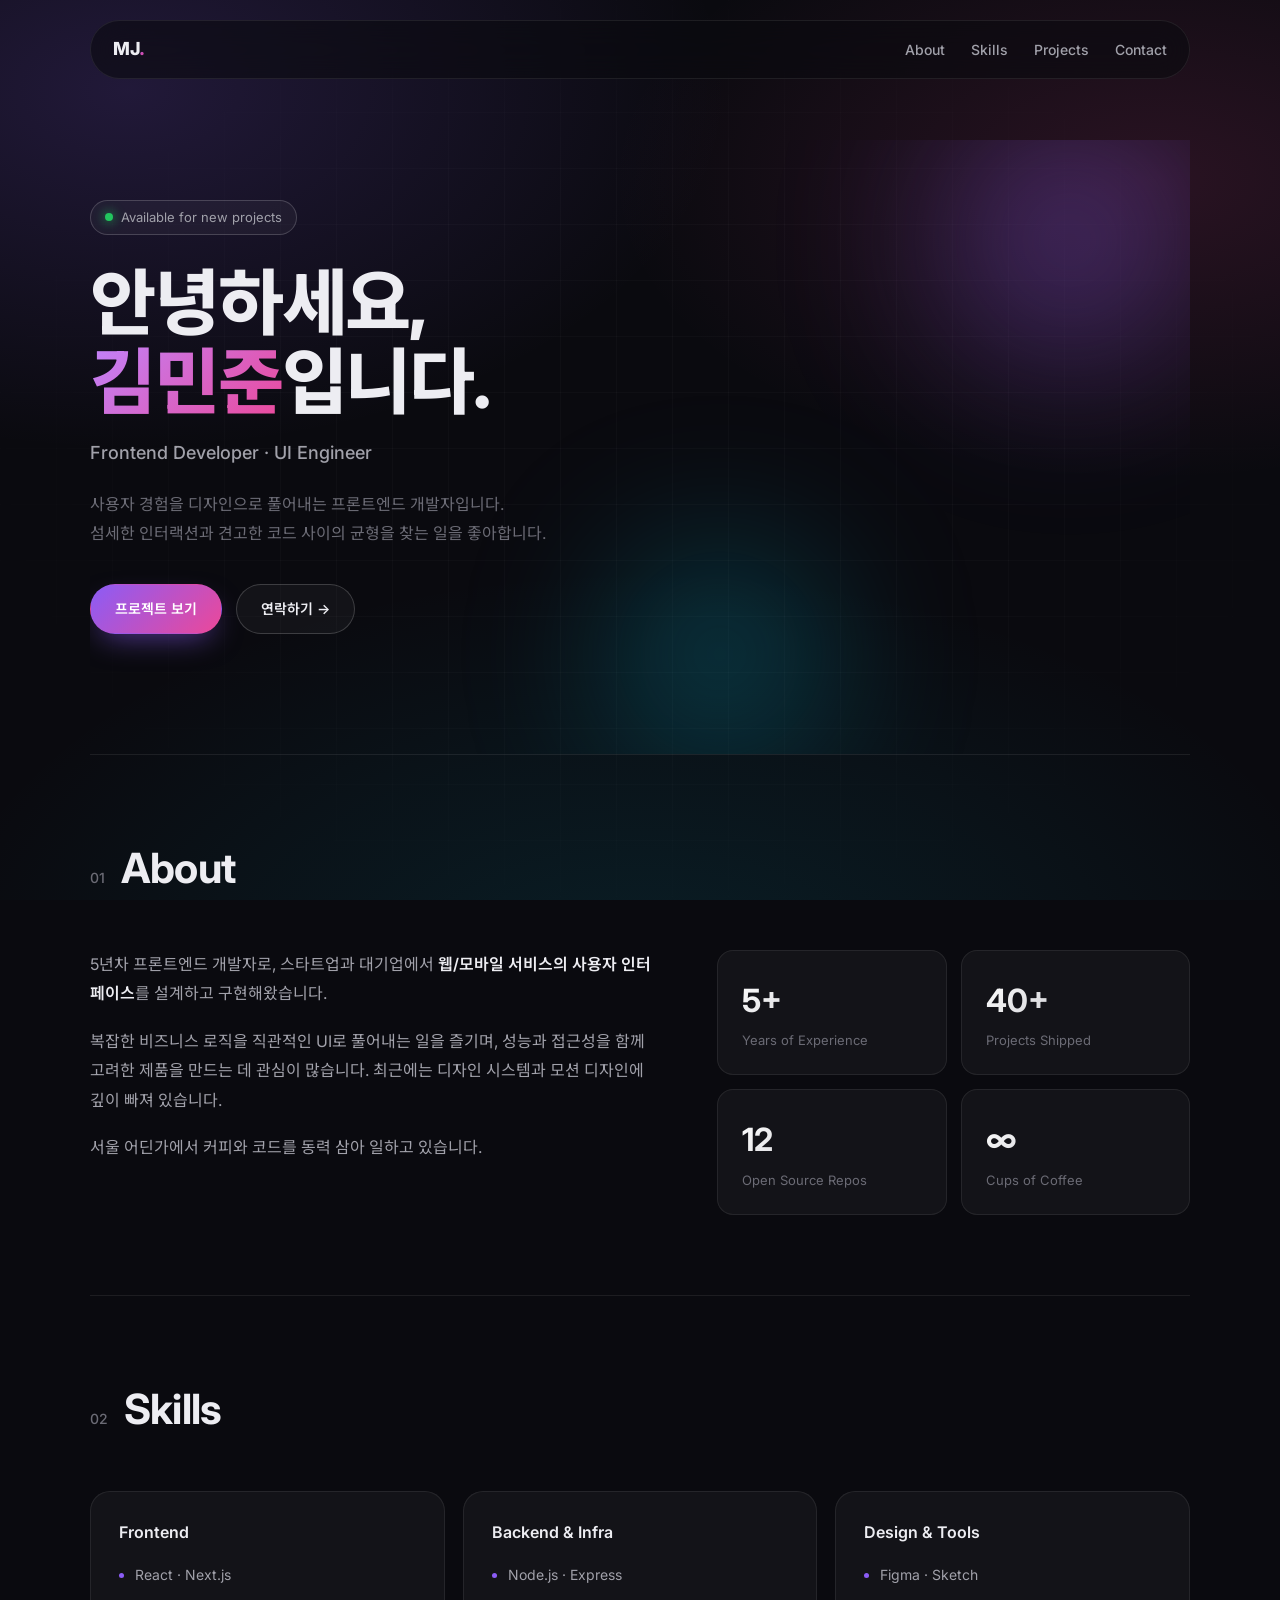
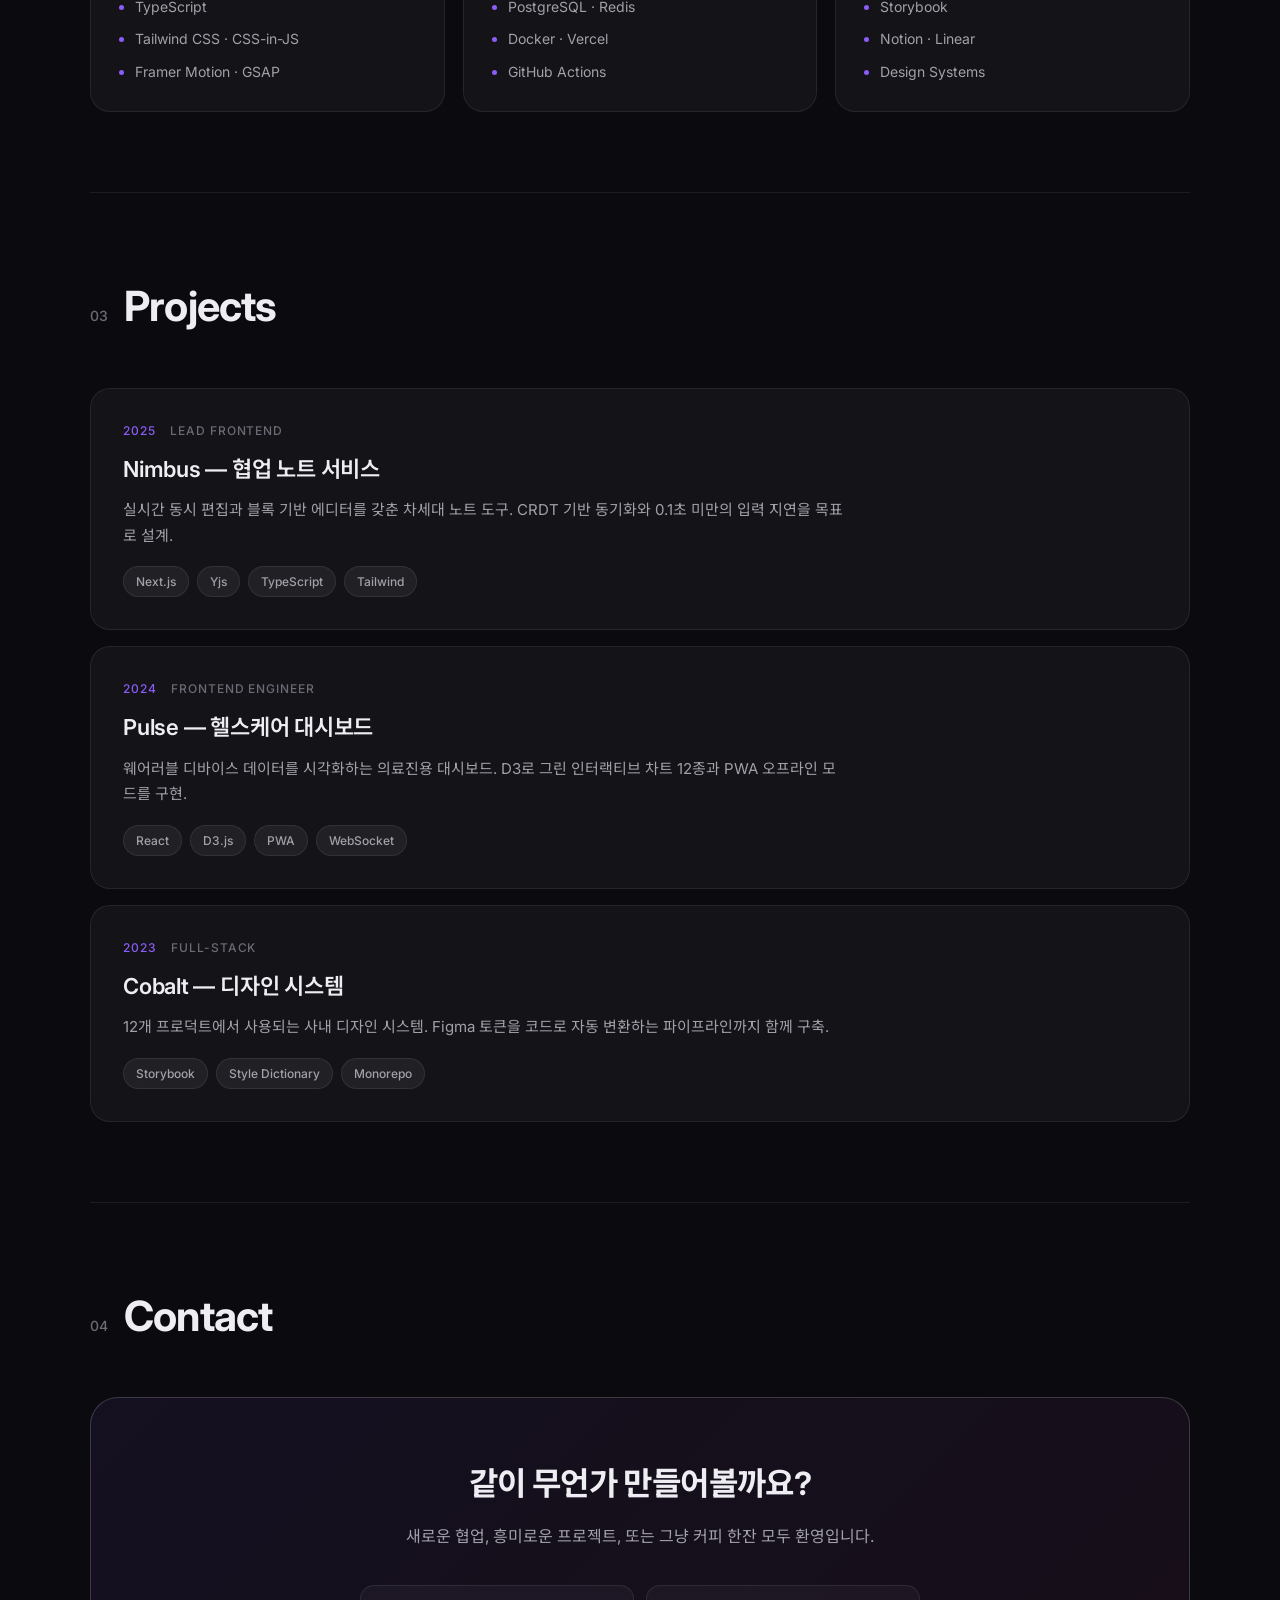
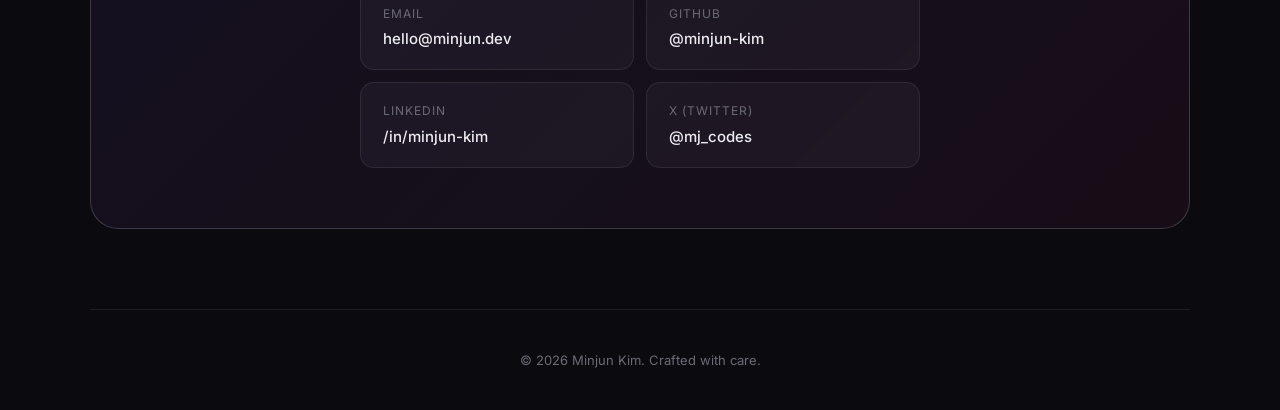
==== index.html @ 57d62c28 "Add index.html, script.js, styles.css Co-Authored-By: Claude Sonnet 4.6 <noreply@anthropic.com>" ====
<!DOCTYPE html>
<html lang="ko">
<head>
  <meta charset="UTF-8" />
  <meta name="viewport" content="width=device-width, initial-scale=1.0" />
  <title>Minjun Kim — Frontend Developer</title>
  <link rel="preconnect" href="https://fonts.googleapis.com">
  <link rel="preconnect" href="https://fonts.gstatic.com" crossorigin>
  <link href="https://fonts.googleapis.com/css2?family=Inter:wght@300;400;500;600;700;800&family=Noto+Sans+KR:wght@300;400;500;700&display=swap" rel="stylesheet">
  <link rel="stylesheet" href="styles.css" />
</head>
<body>
  <div class="bg-gradient"></div>
  <div class="bg-grid"></div>

  <nav class="nav">
    <a href="#home" class="logo">MJ<span>.</span></a>
    <ul class="nav-links">
      <li><a href="#about">About</a></li>
      <li><a href="#skills">Skills</a></li>
      <li><a href="#projects">Projects</a></li>
      <li><a href="#contact">Contact</a></li>
    </ul>
  </nav>

  <main>
    <section id="home" class="hero">
      <div class="hero-inner">
        <p class="hero-badge">
          <span class="dot"></span> Available for new projects
        </p>
        <h1 class="hero-title">
          안녕하세요, <br />
          <span class="gradient-text">김민준</span>입니다.
        </h1>
        <p class="hero-subtitle">
          Frontend Developer · UI Engineer
        </p>
        <p class="hero-desc">
          사용자 경험을 디자인으로 풀어내는 프론트엔드 개발자입니다.<br />
          섬세한 인터랙션과 견고한 코드 사이의 균형을 찾는 일을 좋아합니다.
        </p>
        <div class="hero-actions">
          <a href="#projects" class="btn btn-primary">프로젝트 보기</a>
          <a href="#contact" class="btn btn-ghost">연락하기 →</a>
        </div>
      </div>

      <div class="hero-orb orb-1"></div>
      <div class="hero-orb orb-2"></div>
    </section>

    <section id="about" class="section">
      <div class="section-head">
        <span class="section-num">01</span>
        <h2 class="section-title">About</h2>
      </div>
      <div class="about-grid">
        <div class="about-text">
          <p>
            5년차 프론트엔드 개발자로, 스타트업과 대기업에서
            <strong>웹/모바일 서비스의 사용자 인터페이스</strong>를 설계하고
            구현해왔습니다.
          </p>
          <p>
            복잡한 비즈니스 로직을 직관적인 UI로 풀어내는 일을 즐기며,
            성능과 접근성을 함께 고려한 제품을 만드는 데 관심이 많습니다.
            최근에는 디자인 시스템과 모션 디자인에 깊이 빠져 있습니다.
          </p>
          <p>
            서울 어딘가에서 커피와 코드를 동력 삼아 일하고 있습니다.
          </p>
        </div>
        <div class="about-stats">
          <div class="stat-card">
            <div class="stat-num">5+</div>
            <div class="stat-label">Years of Experience</div>
          </div>
          <div class="stat-card">
            <div class="stat-num">40+</div>
            <div class="stat-label">Projects Shipped</div>
          </div>
          <div class="stat-card">
            <div class="stat-num">12</div>
            <div class="stat-label">Open Source Repos</div>
          </div>
          <div class="stat-card">
            <div class="stat-num">∞</div>
            <div class="stat-label">Cups of Coffee</div>
          </div>
        </div>
      </div>
    </section>

    <section id="skills" class="section">
      <div class="section-head">
        <span class="section-num">02</span>
        <h2 class="section-title">Skills</h2>
      </div>
      <div class="skills-grid">
        <div class="skill-card">
          <h3>Frontend</h3>
          <ul>
            <li>React · Next.js</li>
            <li>TypeScript</li>
            <li>Tailwind CSS · CSS-in-JS</li>
            <li>Framer Motion · GSAP</li>
          </ul>
        </div>
        <div class="skill-card">
          <h3>Backend & Infra</h3>
          <ul>
            <li>Node.js · Express</li>
            <li>PostgreSQL · Redis</li>
            <li>Docker · Vercel</li>
            <li>GitHub Actions</li>
          </ul>
        </div>
        <div class="skill-card">
          <h3>Design & Tools</h3>
          <ul>
            <li>Figma · Sketch</li>
            <li>Storybook</li>
            <li>Notion · Linear</li>
            <li>Design Systems</li>
          </ul>
        </div>
      </div>
    </section>

    <section id="projects" class="section">
      <div class="section-head">
        <span class="section-num">03</span>
        <h2 class="section-title">Projects</h2>
      </div>
      <div class="projects-list">
        <article class="project-card">
          <div class="project-meta">
            <span class="project-year">2025</span>
            <span class="project-role">Lead Frontend</span>
          </div>
          <h3 class="project-title">Nimbus — 협업 노트 서비스</h3>
          <p class="project-desc">
            실시간 동시 편집과 블록 기반 에디터를 갖춘 차세대 노트 도구.
            CRDT 기반 동기화와 0.1초 미만의 입력 지연을 목표로 설계.
          </p>
          <div class="project-tags">
            <span>Next.js</span><span>Yjs</span><span>TypeScript</span><span>Tailwind</span>
          </div>
        </article>

        <article class="project-card">
          <div class="project-meta">
            <span class="project-year">2024</span>
            <span class="project-role">Frontend Engineer</span>
          </div>
          <h3 class="project-title">Pulse — 헬스케어 대시보드</h3>
          <p class="project-desc">
            웨어러블 디바이스 데이터를 시각화하는 의료진용 대시보드.
            D3로 그린 인터랙티브 차트 12종과 PWA 오프라인 모드를 구현.
          </p>
          <div class="project-tags">
            <span>React</span><span>D3.js</span><span>PWA</span><span>WebSocket</span>
          </div>
        </article>

        <article class="project-card">
          <div class="project-meta">
            <span class="project-year">2023</span>
            <span class="project-role">Full-stack</span>
          </div>
          <h3 class="project-title">Cobalt — 디자인 시스템</h3>
          <p class="project-desc">
            12개 프로덕트에서 사용되는 사내 디자인 시스템.
            Figma 토큰을 코드로 자동 변환하는 파이프라인까지 함께 구축.
          </p>
          <div class="project-tags">
            <span>Storybook</span><span>Style Dictionary</span><span>Monorepo</span>
          </div>
        </article>
      </div>
    </section>

    <section id="contact" class="section">
      <div class="section-head">
        <span class="section-num">04</span>
        <h2 class="section-title">Contact</h2>
      </div>
      <div class="contact-box">
        <h3>같이 무언가 만들어볼까요?</h3>
        <p>
          새로운 협업, 흥미로운 프로젝트, 또는 그냥 커피 한잔 모두 환영입니다.
        </p>
        <div class="contact-links">
          <a href="mailto:hello@minjun.dev" class="contact-link">
            <span class="contact-label">Email</span>
            <span class="contact-value">hello@minjun.dev</span>
          </a>
          <a href="#" class="contact-link">
            <span class="contact-label">GitHub</span>
            <span class="contact-value">@minjun-kim</span>
          </a>
          <a href="#" class="contact-link">
            <span class="contact-label">LinkedIn</span>
            <span class="contact-value">/in/minjun-kim</span>
          </a>
          <a href="#" class="contact-link">
            <span class="contact-label">X (Twitter)</span>
            <span class="contact-value">@mj_codes</span>
          </a>
        </div>
      </div>
    </section>
  </main>

  <footer class="footer">
    <p>© 2026 Minjun Kim. Crafted with care.</p>
  </footer>

  <script src="script.js"></script>
</body>
</html>
---- styles.css ----
/* ---------- Reset & Base ---------- */
*,
*::before,
*::after {
  box-sizing: border-box;
  margin: 0;
  padding: 0;
}

:root {
  --bg: #0a0a0f;
  --bg-soft: #11111a;
  --surface: rgba(255, 255, 255, 0.04);
  --surface-strong: rgba(255, 255, 255, 0.08);
  --border: rgba(255, 255, 255, 0.08);
  --border-strong: rgba(255, 255, 255, 0.18);
  --text: #ededf2;
  --text-soft: #a1a1aa;
  --text-mute: #6b6b75;
  --accent: #8b5cf6;
  --accent-2: #ec4899;
  --accent-3: #06b6d4;
  --max-width: 1100px;
}

html {
  scroll-behavior: smooth;
}

body {
  background: var(--bg);
  color: var(--text);
  font-family: "Inter", "Noto Sans KR", system-ui, -apple-system, sans-serif;
  font-weight: 400;
  line-height: 1.6;
  overflow-x: hidden;
  min-height: 100vh;
  position: relative;
}

a {
  color: inherit;
  text-decoration: none;
}

ul {
  list-style: none;
}

img {
  max-width: 100%;
  display: block;
}

/* ---------- Background Layers ---------- */
.bg-gradient {
  position: fixed;
  inset: 0;
  z-index: -2;
  background:
    radial-gradient(1000px 600px at 10% 10%, rgba(139, 92, 246, 0.18), transparent 60%),
    radial-gradient(900px 500px at 90% 20%, rgba(236, 72, 153, 0.14), transparent 60%),
    radial-gradient(1200px 700px at 50% 110%, rgba(6, 182, 212, 0.12), transparent 60%),
    var(--bg);
}

.bg-grid {
  position: fixed;
  inset: 0;
  z-index: -1;
  background-image:
    linear-gradient(rgba(255, 255, 255, 0.025) 1px, transparent 1px),
    linear-gradient(90deg, rgba(255, 255, 255, 0.025) 1px, transparent 1px);
  background-size: 56px 56px;
  mask-image: radial-gradient(ellipse at center, black 40%, transparent 80%);
  pointer-events: none;
}

/* ---------- Navigation ---------- */
.nav {
  position: fixed;
  top: 20px;
  left: 50%;
  transform: translateX(-50%);
  width: min(94%, var(--max-width));
  display: flex;
  align-items: center;
  justify-content: space-between;
  padding: 14px 22px;
  background: rgba(10, 10, 15, 0.6);
  backdrop-filter: blur(16px);
  -webkit-backdrop-filter: blur(16px);
  border: 1px solid var(--border);
  border-radius: 999px;
  z-index: 100;
}

.logo {
  font-weight: 800;
  font-size: 18px;
  letter-spacing: -0.02em;
}
.logo span {
  background: linear-gradient(135deg, var(--accent), var(--accent-2));
  -webkit-background-clip: text;
  background-clip: text;
  color: transparent;
}

.nav-links {
  display: flex;
  gap: 26px;
}

.nav-links a {
  color: var(--text-soft);
  font-size: 14px;
  font-weight: 500;
  transition: color 0.2s ease;
}

.nav-links a:hover {
  color: var(--text);
}

/* ---------- Hero ---------- */
main {
  width: min(94%, var(--max-width));
  margin: 0 auto;
  padding-top: 140px;
}

.hero {
  position: relative;
  padding: 60px 0 120px;
  overflow: hidden;
}

.hero-inner {
  max-width: 760px;
  position: relative;
  z-index: 2;
}

.hero-badge {
  display: inline-flex;
  align-items: center;
  gap: 8px;
  padding: 6px 14px;
  border: 1px solid var(--border-strong);
  border-radius: 999px;
  background: var(--surface);
  font-size: 13px;
  color: var(--text-soft);
  margin-bottom: 28px;
}

.dot {
  width: 8px;
  height: 8px;
  border-radius: 50%;
  background: #22c55e;
  box-shadow: 0 0 12px #22c55e;
  animation: pulse 1.8s ease-in-out infinite;
}

@keyframes pulse {
  0%, 100% { opacity: 1; }
  50% { opacity: 0.4; }
}

.hero-title {
  font-size: clamp(2.5rem, 6vw, 4.5rem);
  font-weight: 800;
  line-height: 1.1;
  letter-spacing: -0.03em;
  margin-bottom: 18px;
}

.gradient-text {
  background: linear-gradient(135deg, #c084fc, #ec4899 50%, #06b6d4);
  background-size: 200% 200%;
  -webkit-background-clip: text;
  background-clip: text;
  color: transparent;
  animation: shimmer 6s ease-in-out infinite;
}

@keyframes shimmer {
  0%, 100% { background-position: 0% 50%; }
  50% { background-position: 100% 50%; }
}

.hero-subtitle {
  font-size: 18px;
  color: var(--text-soft);
  font-weight: 500;
  margin-bottom: 22px;
}

.hero-desc {
  font-size: 16px;
  color: var(--text-mute);
  line-height: 1.8;
  margin-bottom: 36px;
}

.hero-actions {
  display: flex;
  gap: 14px;
  flex-wrap: wrap;
}

.btn {
  display: inline-flex;
  align-items: center;
  justify-content: center;
  padding: 13px 24px;
  border-radius: 999px;
  font-size: 14px;
  font-weight: 600;
  transition: all 0.25s ease;
  cursor: pointer;
  border: 1px solid transparent;
}

.btn-primary {
  background: linear-gradient(135deg, var(--accent), var(--accent-2));
  color: white;
  box-shadow: 0 12px 30px -10px rgba(139, 92, 246, 0.6);
}

.btn-primary:hover {
  transform: translateY(-2px);
  box-shadow: 0 18px 40px -10px rgba(139, 92, 246, 0.8);
}

.btn-ghost {
  background: var(--surface);
  border-color: var(--border-strong);
  color: var(--text);
}

.btn-ghost:hover {
  background: var(--surface-strong);
  border-color: var(--text-mute);
}

.hero-orb {
  position: absolute;
  border-radius: 50%;
  filter: blur(80px);
  z-index: 1;
  opacity: 0.5;
}

.orb-1 {
  width: 360px;
  height: 360px;
  background: radial-gradient(circle, var(--accent), transparent 70%);
  top: -80px;
  right: -60px;
  animation: float 12s ease-in-out infinite;
}

.orb-2 {
  width: 280px;
  height: 280px;
  background: radial-gradient(circle, var(--accent-3), transparent 70%);
  bottom: -40px;
  right: 30%;
  animation: float 14s ease-in-out infinite reverse;
}

@keyframes float {
  0%, 100% { transform: translate(0, 0); }
  50% { transform: translate(-30px, 30px); }
}

/* ---------- Sections ---------- */
.section {
  padding: 80px 0;
  border-top: 1px solid var(--border);
}

.section-head {
  display: flex;
  align-items: baseline;
  gap: 16px;
  margin-bottom: 48px;
}

.section-num {
  color: var(--text-mute);
  font-family: "Inter", monospace;
  font-size: 14px;
  font-weight: 500;
}

.section-title {
  font-size: clamp(1.8rem, 4vw, 2.6rem);
  font-weight: 700;
  letter-spacing: -0.02em;
}

/* ---------- About ---------- */
.about-grid {
  display: grid;
  grid-template-columns: 1.2fr 1fr;
  gap: 60px;
  align-items: start;
}

.about-text p {
  color: var(--text-soft);
  font-size: 16px;
  line-height: 1.85;
  margin-bottom: 18px;
}

.about-text strong {
  color: var(--text);
  font-weight: 600;
}

.about-stats {
  display: grid;
  grid-template-columns: 1fr 1fr;
  gap: 14px;
}

.stat-card {
  padding: 24px;
  background: var(--surface);
  border: 1px solid var(--border);
  border-radius: 16px;
  transition: all 0.25s ease;
}

.stat-card:hover {
  background: var(--surface-strong);
  border-color: var(--border-strong);
  transform: translateY(-4px);
}

.stat-num {
  font-size: 32px;
  font-weight: 700;
  background: linear-gradient(135deg, #fff, #a1a1aa);
  -webkit-background-clip: text;
  background-clip: text;
  color: transparent;
  margin-bottom: 4px;
}

.stat-label {
  font-size: 13px;
  color: var(--text-mute);
}

/* ---------- Skills ---------- */
.skills-grid {
  display: grid;
  grid-template-columns: repeat(3, 1fr);
  gap: 18px;
}

.skill-card {
  padding: 28px;
  background: var(--surface);
  border: 1px solid var(--border);
  border-radius: 20px;
  transition: all 0.3s ease;
  position: relative;
  overflow: hidden;
}

.skill-card::before {
  content: "";
  position: absolute;
  inset: 0;
  background: linear-gradient(135deg, rgba(139, 92, 246, 0.1), transparent);
  opacity: 0;
  transition: opacity 0.3s ease;
}

.skill-card:hover {
  border-color: var(--border-strong);
  transform: translateY(-4px);
}

.skill-card:hover::before {
  opacity: 1;
}

.skill-card h3 {
  font-size: 16px;
  font-weight: 600;
  margin-bottom: 18px;
  color: var(--text);
  position: relative;
}

.skill-card ul {
  display: flex;
  flex-direction: column;
  gap: 10px;
  position: relative;
}

.skill-card li {
  color: var(--text-soft);
  font-size: 14px;
  padding-left: 16px;
  position: relative;
}

.skill-card li::before {
  content: "";
  position: absolute;
  left: 0;
  top: 9px;
  width: 5px;
  height: 5px;
  border-radius: 50%;
  background: var(--accent);
}

/* ---------- Projects ---------- */
.projects-list {
  display: flex;
  flex-direction: column;
  gap: 16px;
}

.project-card {
  padding: 32px;
  background: var(--surface);
  border: 1px solid var(--border);
  border-radius: 20px;
  transition: all 0.3s ease;
  cursor: pointer;
  position: relative;
  overflow: hidden;
}

.project-card:hover {
  border-color: var(--border-strong);
  background: var(--surface-strong);
  transform: translateX(8px);
}

.project-meta {
  display: flex;
  gap: 14px;
  margin-bottom: 12px;
  font-size: 12px;
  font-weight: 500;
  color: var(--text-mute);
  text-transform: uppercase;
  letter-spacing: 0.08em;
}

.project-year {
  color: var(--accent);
}

.project-title {
  font-size: 22px;
  font-weight: 600;
  margin-bottom: 10px;
  letter-spacing: -0.01em;
}

.project-desc {
  color: var(--text-soft);
  font-size: 15px;
  line-height: 1.7;
  margin-bottom: 18px;
  max-width: 720px;
}

.project-tags {
  display: flex;
  flex-wrap: wrap;
  gap: 8px;
}

.project-tags span {
  padding: 5px 12px;
  font-size: 12px;
  font-weight: 500;
  color: var(--text-soft);
  background: rgba(255, 255, 255, 0.06);
  border: 1px solid var(--border);
  border-radius: 999px;
}

/* ---------- Contact ---------- */
.contact-box {
  padding: 60px;
  background: linear-gradient(
    135deg,
    rgba(139, 92, 246, 0.08),
    rgba(236, 72, 153, 0.06)
  );
  border: 1px solid var(--border-strong);
  border-radius: 28px;
  text-align: center;
}

.contact-box h3 {
  font-size: clamp(1.5rem, 3vw, 2rem);
  font-weight: 700;
  margin-bottom: 14px;
  letter-spacing: -0.02em;
}

.contact-box > p {
  color: var(--text-soft);
  margin-bottom: 36px;
}

.contact-links {
  display: grid;
  grid-template-columns: repeat(2, 1fr);
  gap: 12px;
  max-width: 560px;
  margin: 0 auto;
}

.contact-link {
  display: flex;
  flex-direction: column;
  align-items: flex-start;
  padding: 18px 22px;
  background: var(--surface);
  border: 1px solid var(--border);
  border-radius: 14px;
  transition: all 0.25s ease;
  text-align: left;
}

.contact-link:hover {
  background: var(--surface-strong);
  border-color: var(--accent);
  transform: translateY(-2px);
}

.contact-label {
  font-size: 12px;
  color: var(--text-mute);
  text-transform: uppercase;
  letter-spacing: 0.08em;
  margin-bottom: 4px;
}

.contact-value {
  font-size: 15px;
  font-weight: 500;
  color: var(--text);
}

/* ---------- Footer ---------- */
.footer {
  width: min(94%, var(--max-width));
  margin: 0 auto;
  padding: 40px 0;
  border-top: 1px solid var(--border);
  text-align: center;
  color: var(--text-mute);
  font-size: 13px;
}

/* ---------- Reveal Animation ---------- */
.reveal {
  opacity: 0;
  transform: translateY(24px);
  transition: opacity 0.7s ease, transform 0.7s ease;
}

.reveal.in {
  opacity: 1;
  transform: translateY(0);
}

/* ---------- Responsive ---------- */
@media (max-width: 768px) {
  .nav {
    padding: 12px 18px;
  }
  .nav-links {
    gap: 16px;
  }
  .nav-links a {
    font-size: 13px;
  }
  main {
    padding-top: 110px;
  }
  .hero {
    padding: 30px 0 80px;
  }
  .about-grid {
    grid-template-columns: 1fr;
    gap: 32px;
  }
  .skills-grid {
    grid-template-columns: 1fr;
  }
  .contact-links {
    grid-template-columns: 1fr;
  }
  .contact-box {
    padding: 36px 24px;
  }
  .project-card {
    padding: 24px;
  }
  .project-card:hover {
    transform: none;
  }
}

@media (max-width: 480px) {
  .nav-links {
    display: none;
  }
}
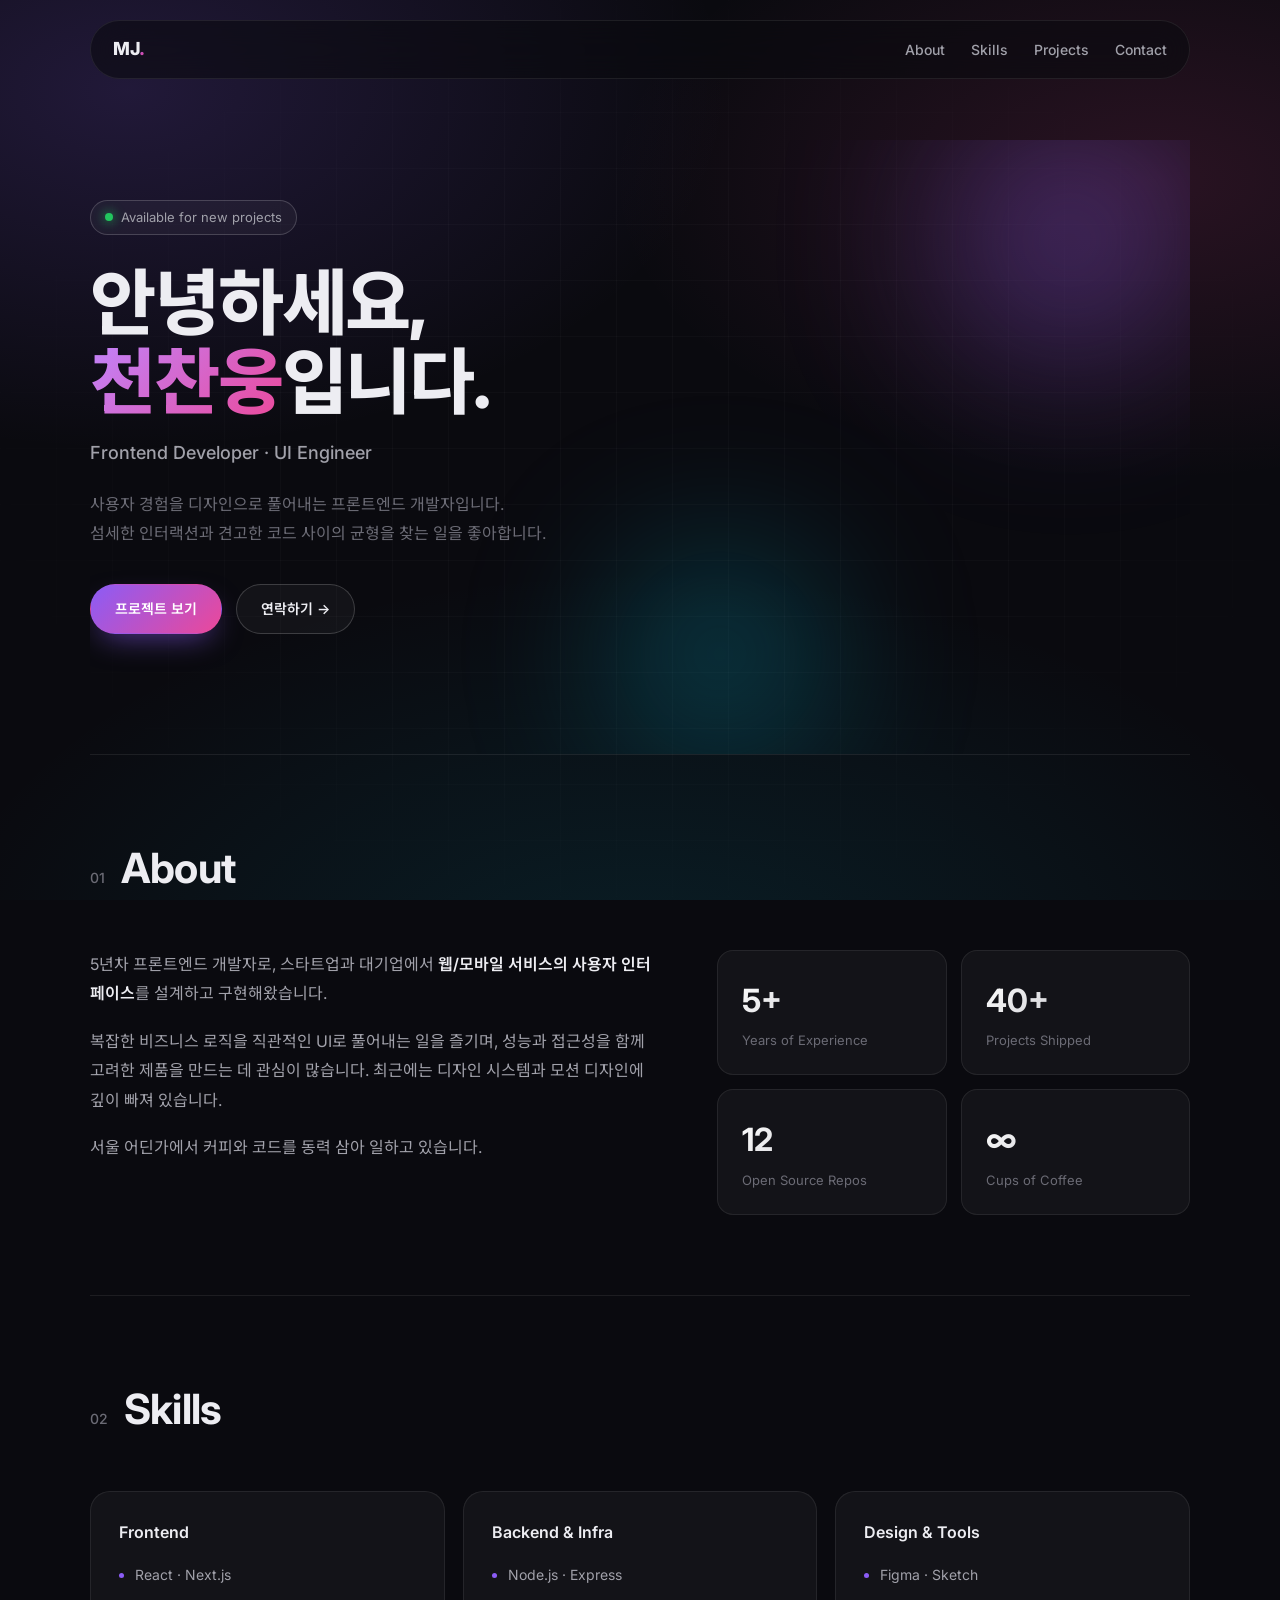
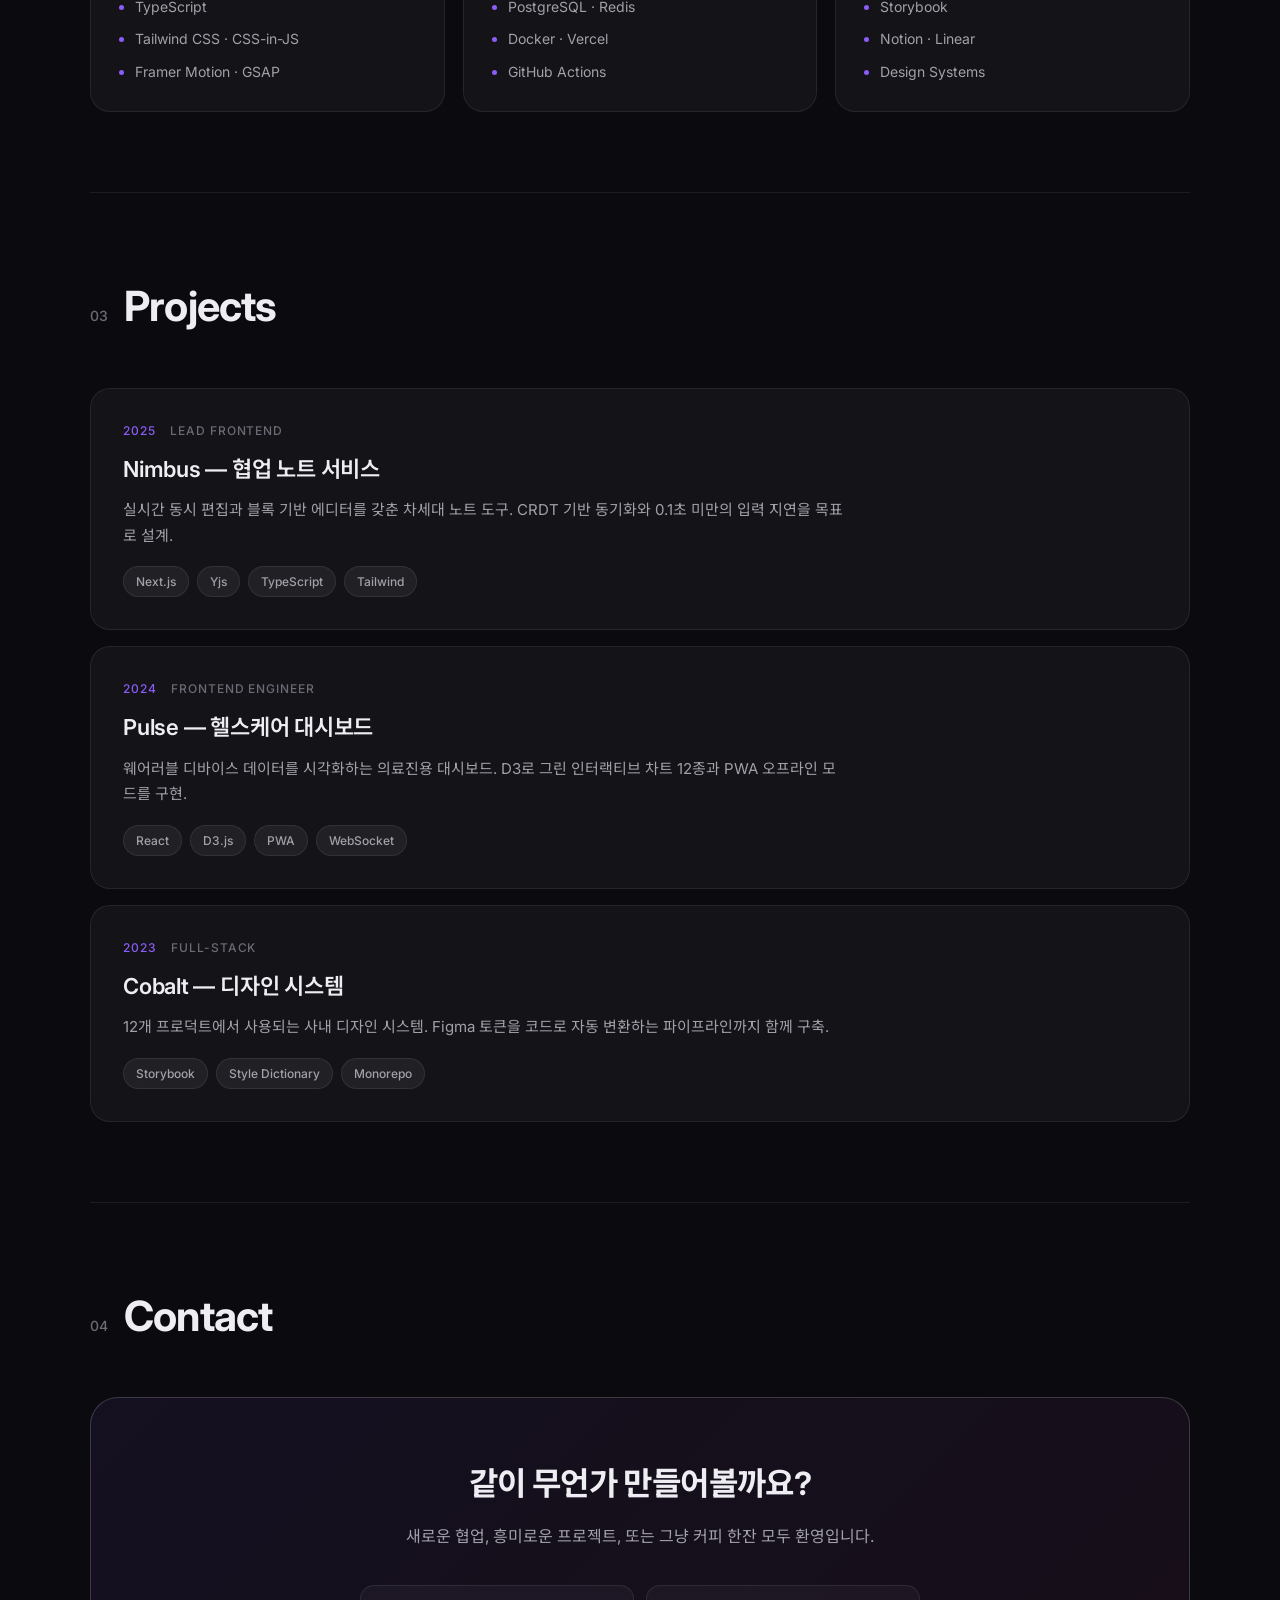
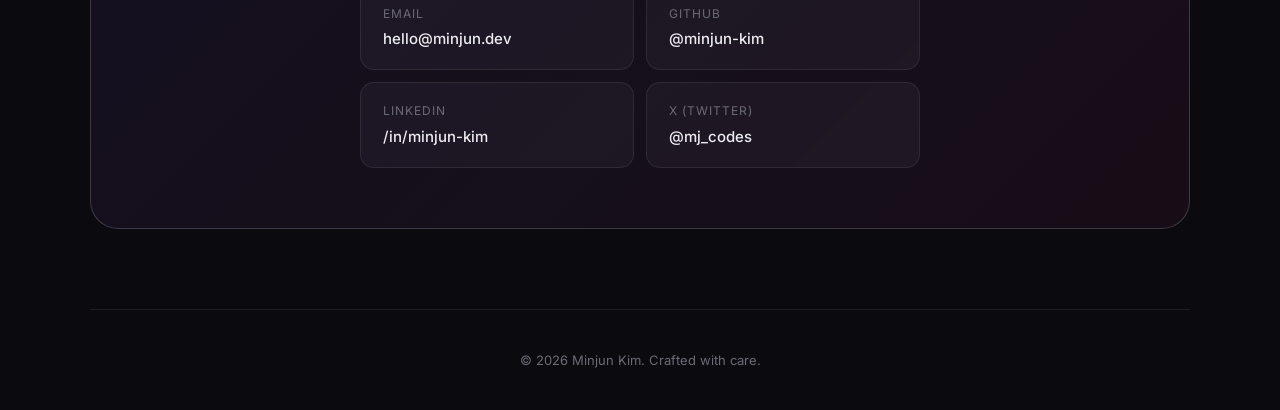
==== commit 515077ca: "Change name from 김민준 to 천찬웅 Co-Authored-By: Claude Sonnet 4.6 <noreply@anthropic.com>" ====
--- a/index.html
+++ b/index.html
@@ -31,7 +31,7 @@
         </p>
         <h1 class="hero-title">
           안녕하세요, <br />
-          <span class="gradient-text">김민준</span>입니다.
+          <span class="gradient-text">천찬웅</span>입니다.
         </h1>
         <p class="hero-subtitle">
           Frontend Developer · UI Engineer
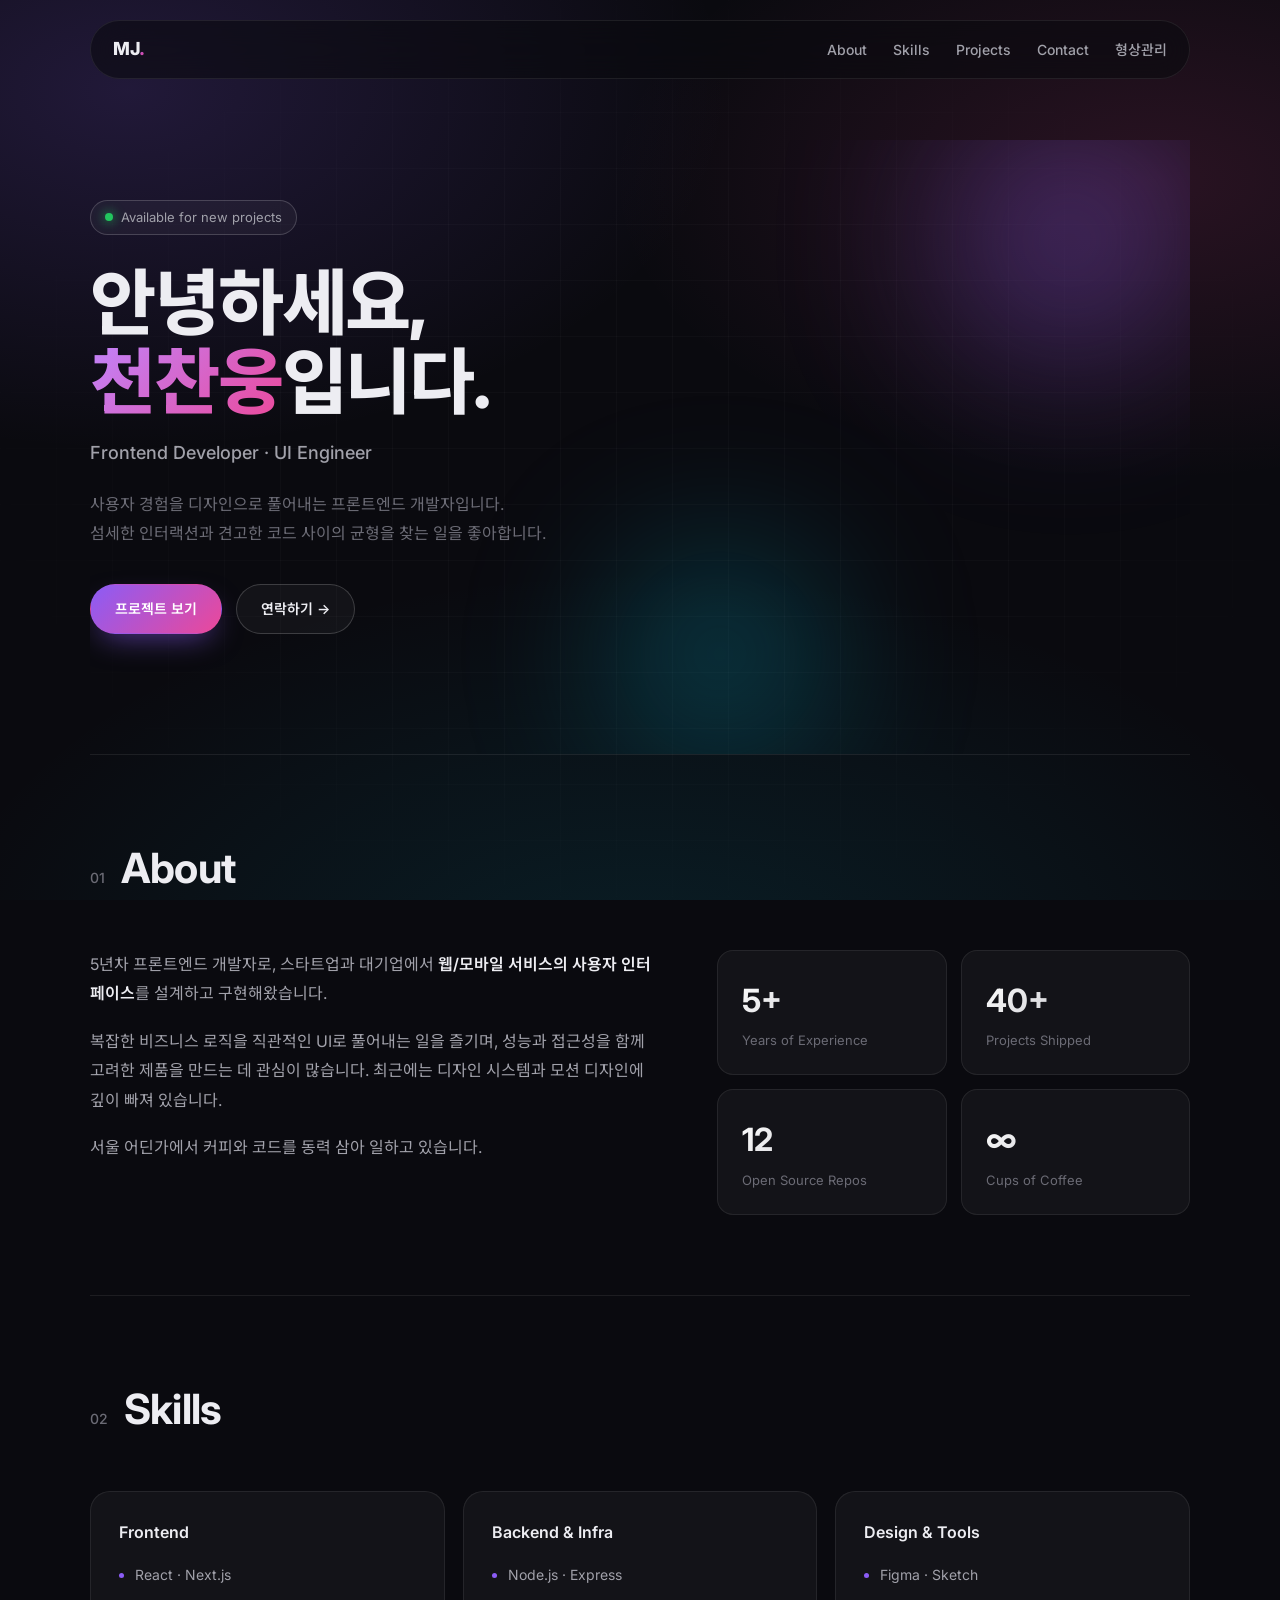
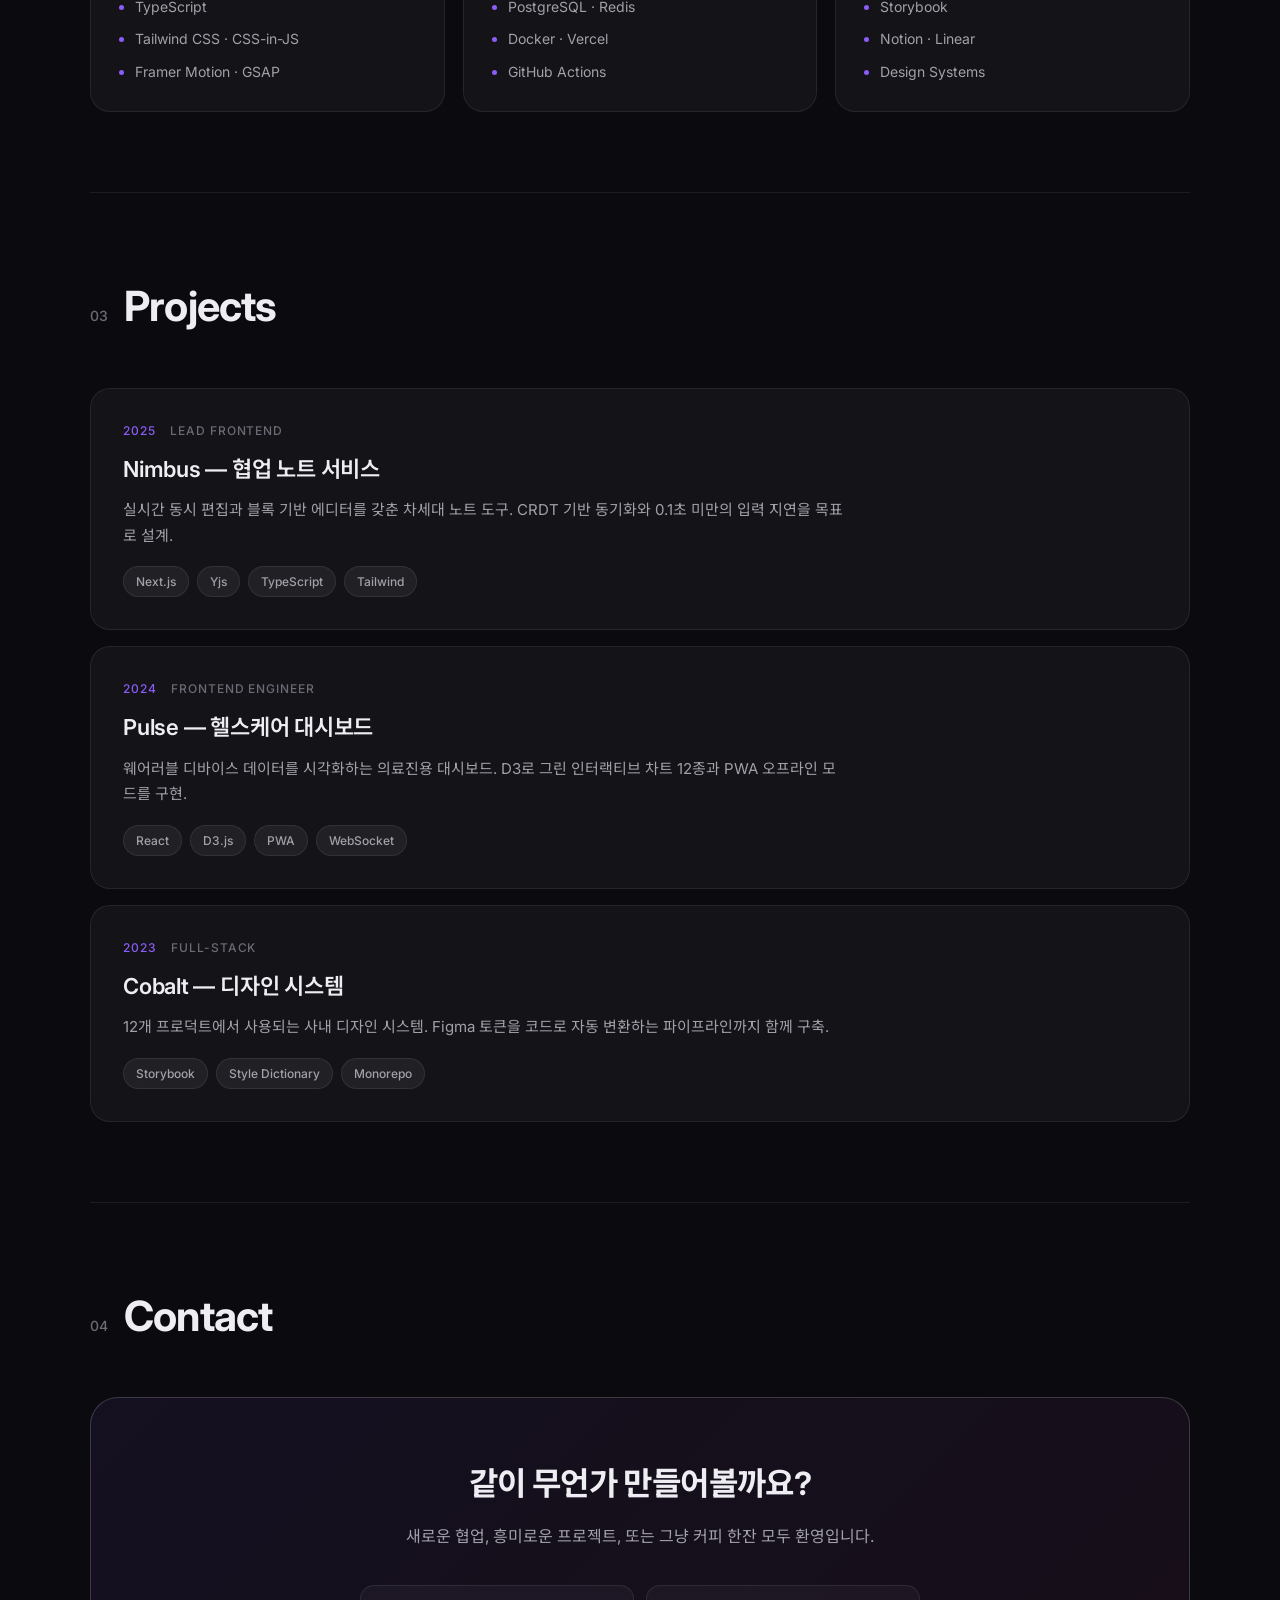
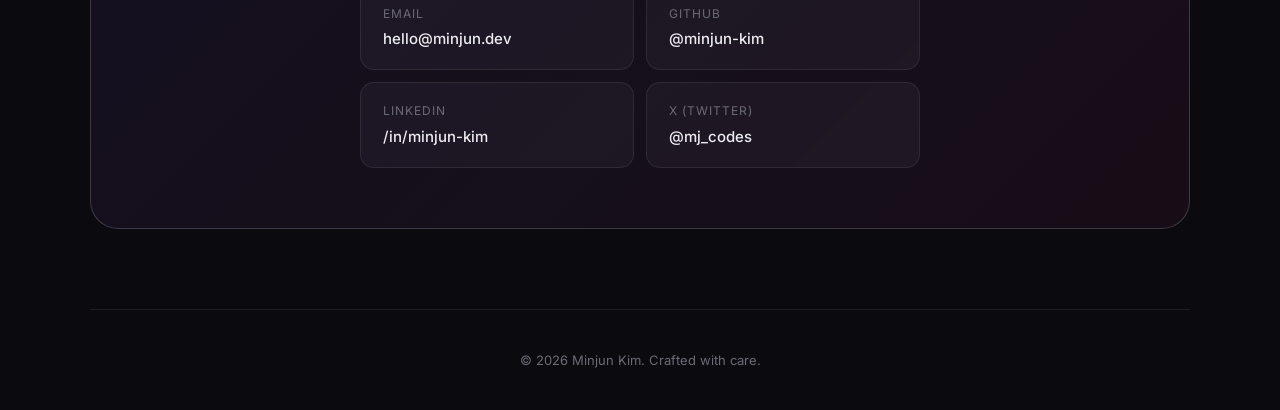
==== commit 31ea4f71: "Add team configuration management dashboard - New config.html: version history table with search/fil" ====
--- a/index.html
+++ b/index.html
@@ -20,6 +20,7 @@
       <li><a href="#skills">Skills</a></li>
       <li><a href="#projects">Projects</a></li>
       <li><a href="#contact">Contact</a></li>
+      <li><a href="config.html">형상관리</a></li>
     </ul>
   </nav>
 
